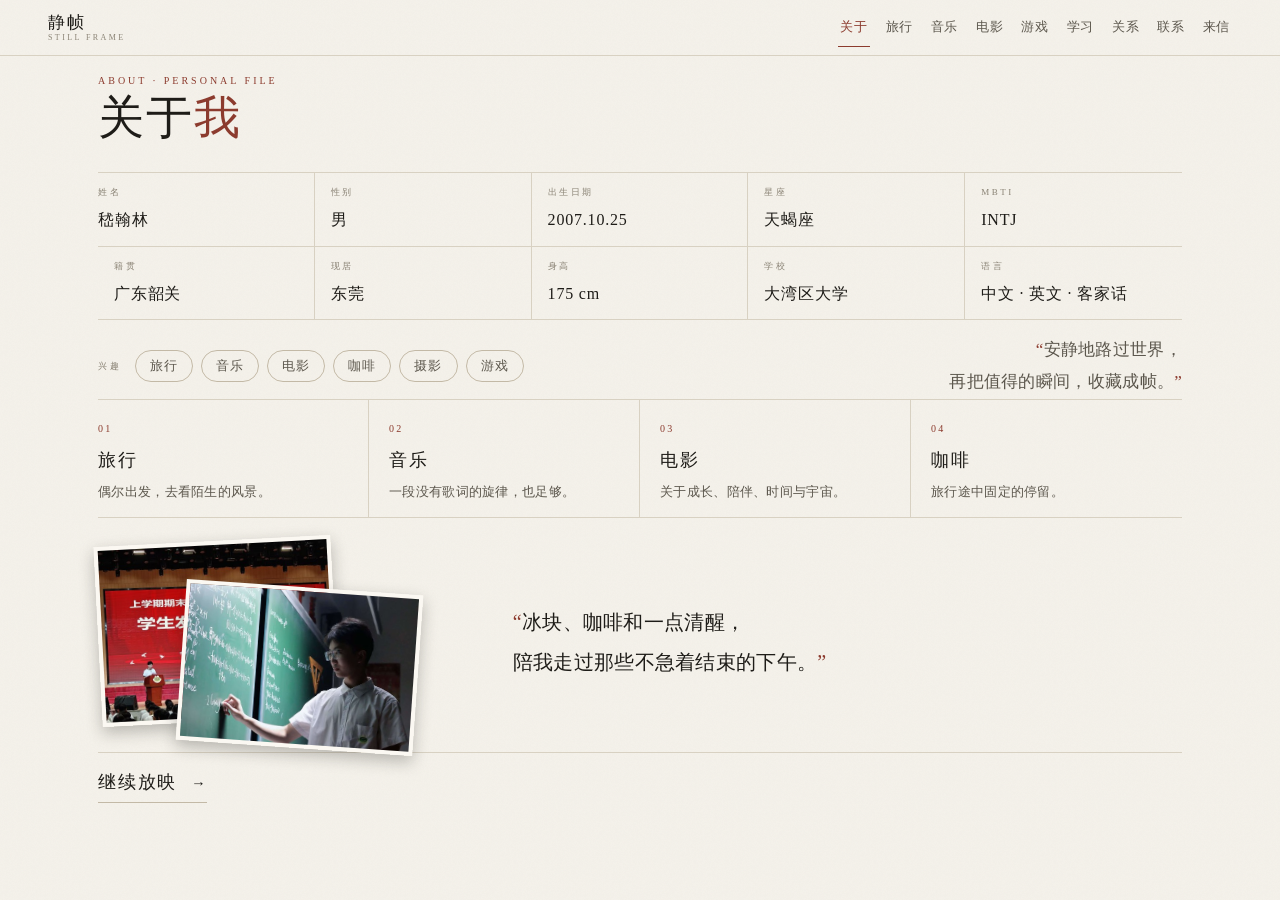
==== about1.html @ 7af63ce1 "first commit" ====
<!DOCTYPE html>
<html lang="zh-CN">
<head>
  <meta charset="UTF-8">
  <meta name="viewport" content="width=device-width, initial-scale=1.0">
  <meta name="description" content="关于嵇翰林 — 个人档案">
  <meta name="theme-color" content="#f4f1ea">
  <title>关于我 · 静帧 — 嵇翰林</title>
  <link rel="stylesheet" href="style1.css">
</head>
<body>
  <a class="skip-link" href="#main">跳到主要内容</a>

  <header class="site-head">
    <a class="brand" href="journal1.html">静帧<small>STILL FRAME</small></a>
    <button class="menu-btn" id="menuBtn" aria-expanded="false" aria-controls="siteNav" aria-label="打开菜单">MENU</button>
    <nav class="site-nav" id="siteNav" aria-label="主导航">
      <a href="about1.html" data-page="about1.html">关于</a>
      <a href="journeys1.html" data-page="journeys1.html">旅行</a>
      <a href="music1.html" data-page="music1.html">音乐</a>
      <a href="films1.html" data-page="films1.html">电影</a>
      <a href="games1.html" data-page="games1.html">游戏</a>
      <a href="learning1.html" data-page="learning1.html">学习</a>
      <a href="relationships1.html" data-page="relationships1.html">关系</a>
      <a href="contact1.html" data-page="contact1.html">联系</a>
      <a href="letters1.html" data-page="letters1.html">来信</a>
    </nav>
  </header>

  <main id="main" class="page shell">
    <section class="page-intro">
      <p class="kicker kicker--russet">About · Personal File</p>
      <h1 class="page-title">关于<span class="em">我</span></h1>
    </section>

    <section class="identity" aria-label="个人档案">
      <div class="identity__item">
        <span class="identity__label">姓名</span>
        <span class="identity__value">嵇翰林</span>
      </div>
      <div class="identity__item">
        <span class="identity__label">性别</span>
        <span class="identity__value">男</span>
      </div>
      <div class="identity__item">
        <span class="identity__label">出生日期</span>
        <span class="identity__value">2007.10.25</span>
      </div>
      <div class="identity__item">
        <span class="identity__label">星座</span>
        <span class="identity__value">天蝎座</span>
      </div>
      <div class="identity__item">
        <span class="identity__label">MBTI</span>
        <span class="identity__value">INTJ</span>
      </div>
      <div class="identity__item">
        <span class="identity__label">籍贯</span>
        <span class="identity__value">广东韶关</span>
      </div>
      <div class="identity__item">
        <span class="identity__label">现居</span>
        <span class="identity__value">东莞</span>
      </div>
      <div class="identity__item">
        <span class="identity__label">身高</span>
        <span class="identity__value">175 cm</span>
      </div>
      <div class="identity__item">
        <span class="identity__label">学校</span>
        <span class="identity__value">大湾区大学</span>
      </div>
      <div class="identity__item">
        <span class="identity__label">语言</span>
        <span class="identity__value">中文 · 英文 · 客家话</span>
      </div>
    </section>

    <section class="about-extras">
      <div class="about-tags" aria-label="兴趣">
        <span class="about-tags__label">兴趣</span>
        <span class="about-tag">旅行</span>
        <span class="about-tag">音乐</span>
        <span class="about-tag">电影</span>
        <span class="about-tag">咖啡</span>
        <span class="about-tag">摄影</span>
        <span class="about-tag">游戏</span>
      </div>
      <blockquote class="about-motto">
        <span class="q">“</span>安静地路过世界，<br>
        再把值得的瞬间，收藏成帧。<span class="q">”</span>
      </blockquote>
    </section>

    <section class="themes" aria-label="四个主题">
      <div class="theme-block">
        <span class="no">01</span>
        <h3>旅行</h3>
        <p>偶尔出发，去看陌生的风景。</p>
      </div>
      <div class="theme-block">
        <span class="no">02</span>
        <h3>音乐</h3>
        <p>一段没有歌词的旋律，也足够。</p>
      </div>
      <div class="theme-block">
        <span class="no">03</span>
        <h3>电影</h3>
        <p>关于成长、陪伴、时间与宇宙。</p>
      </div>
      <div class="theme-block">
        <span class="no">04</span>
        <h3>咖啡</h3>
        <p>旅行途中固定的停留。</p>
      </div>
    </section>

    <section class="coffee-note">
      <div class="photo-stack" aria-label="我的照片">
        <img class="photo-stack__a" src="assets/me-1.jpg" alt="嵇翰林的照片">
        <img class="photo-stack__b" src="assets/me-2.jpg" alt="嵇翰林的照片">
      </div>
      <blockquote>
        <span class="q">“</span>冰块、咖啡和一点清醒，<br>
        陪我走过那些不急着结束的下午。<span class="q">”</span>
      </blockquote>
    </section>

    <div class="next-film-wrap">
      <a class="next-film" href="journeys1.html">
        继续放映 <span class="arrow" aria-hidden="true">→</span>
      </a>
    </div>
  </main>

  <script src="app1.js"></script>
</body>
</html>
---- style1.css ----
/* ============================================================
   静帧 · Still Frame
   主题：纸上放映室 · The Paper Screening Room
   纯 HTML / CSS / JavaScript — 无框架
   一屏呈现：每页占满一个视口，不产生纵向滚动
   ============================================================ */

/* ---------- 设计令牌 ---------- */
:root {
  --paper: #f4f1ea;
  --paper-2: #ece7dc;
  --paper-3: #e4ded2;
  --ink: #1e1c18;
  --ink-soft: #5c574d;
  --ink-faint: #8a8375;
  --slate: #6e7b84;
  --coffee: #7a5c43;
  --coffee-deep: #5e4430;
  --russet: #8c3b2e;
  --russet-deep: #6e2c22;
  --line: #d8d1c2;
  --line-strong: #c3b9a6;

  --font-serif: "Songti SC", "STSong", "SimSun", "Noto Serif SC", "Source Han Serif SC", serif;
  --font-sans: "PingFang SC", "Hiragino Sans GB", "Microsoft YaHei", "Source Han Sans SC", "Segoe UI", sans-serif;
  --font-latin: "Georgia", "Times New Roman", "Iowan Old Style", serif;

  --shell-max: 1180px;
  --gutter: clamp(18px, 4vw, 48px);
  --head-h: 56px;
  --foot-h: 58px;
  --ease: cubic-bezier(.2, .7, .3, 1);
}

*, *::before, *::after { box-sizing: border-box; }
html { -webkit-text-size-adjust: 100%; }

body {
  margin: 0;
  height: 100dvh;
  display: flex;
  flex-direction: column;
  overflow: hidden;
  background: var(--paper);
  color: var(--ink);
  font-family: var(--font-sans);
  font-size: 15px;
  line-height: 1.7;
  letter-spacing: 0.02em;
  -webkit-font-smoothing: antialiased;
}

/* ============================================================
   页面转场：推拉镜头（进入推近 / 离开拉远）
   ============================================================ */
/* 进入：镜头缓缓推近，画面由远及近落定 */
.page, .cover {
  animation: lens-in .9s cubic-bezier(.16, 1, .3, 1) both;
}
@keyframes lens-in {
  from {
    opacity: 0;
    transform: scale(1.06);
  }
  to {
    opacity: 1;
    transform: scale(1);
  }
}

/* 离开：镜头拉远，画面缩小淡出 */
body.is-leaving .page,
body.is-leaving .cover {
  animation: lens-out .45s cubic-bezier(.55, 0, 1, .45) both;
}
@keyframes lens-out {
  from {
    opacity: 1;
    transform: scale(1);
  }
  to {
    opacity: 0;
    transform: scale(.955);
  }
}
body::before {
  content: "";
  position: fixed; inset: 0; z-index: 0; pointer-events: none; opacity: 0.5;
  background-image: url("data:image/svg+xml,%3Csvg xmlns='http://www.w3.org/2000/svg' width='180' height='180'%3E%3Cfilter id='n'%3E%3CfeTurbulence type='fractalNoise' baseFrequency='0.85' numOctaves='2' stitchTiles='stitch'/%3E%3C/filter%3E%3Crect width='100%25' height='100%25' filter='url(%23n)' opacity='0.05'/%3E%3C/svg%3E");
}
img { max-width: 100%; display: block; }
a { color: inherit; }
button { font-family: inherit; font-size: inherit; color: inherit; background: none; border: none; cursor: pointer; padding: 0; }
:focus-visible { outline: 2px solid var(--russet); outline-offset: 3px; border-radius: 2px; }
::selection { background: var(--russet); color: var(--paper); }

.sr-only {
  position: absolute; width: 1px; height: 1px; padding: 0; margin: -1px;
  overflow: hidden; clip: rect(0,0,0,0); white-space: nowrap; border: 0;
}
.skip-link {
  position: absolute; left: 12px; top: -60px; z-index: 200;
  background: var(--ink); color: var(--paper);
  padding: 10px 18px; font-size: 12px; letter-spacing: .12em;
  transition: top .2s var(--ease);
}
.skip-link:focus { top: 12px; }

.shell {
  position: relative; z-index: 1;
  width: 100%; max-width: var(--shell-max);
  margin-inline: auto; padding-inline: var(--gutter);
}
.kicker {
  font-family: var(--font-latin); font-size: 10px;
  letter-spacing: .3em; text-transform: uppercase; color: var(--ink-faint); margin: 0;
}
.kicker--russet { color: var(--russet); }
.page-title {
  font-family: var(--font-serif); font-weight: 500;
  letter-spacing: .04em; line-height: 1.24; margin: 0;
  font-size: clamp(24px, 4.2vw, 46px);
}
.page-title .em { color: var(--russet); }

/* ---------- 顶部导航（紧凑单行） ---------- */
.site-head {
  position: relative; z-index: 50;
  flex: 0 0 auto; height: var(--head-h);
  display: flex; align-items: center; justify-content: space-between;
  gap: 20px; padding: 0 var(--gutter);
  border-bottom: 1px solid var(--line);
}
.brand {
  text-decoration: none; font-family: var(--font-serif);
  font-size: 17px; letter-spacing: .12em; white-space: nowrap; line-height: 1.2;
}
.brand small {
  display: block; font-family: var(--font-latin);
  font-size: 8px; letter-spacing: .3em; text-transform: uppercase; color: var(--ink-faint);
}
.site-nav { display: flex; align-items: center; gap: 2px 14px; }
.site-nav a {
  text-decoration: none; font-size: 13px; letter-spacing: .05em; color: var(--ink-soft);
  padding: 6px 2px; position: relative; min-height: 44px;
  display: inline-flex; align-items: center;
}
.site-nav a::after {
  content: ""; position: absolute; left: 0; right: 100%; bottom: 3px;
  height: 1px; background: var(--russet); transition: right .3s var(--ease);
}
.site-nav a:hover { color: var(--ink); }
.site-nav a:hover::after { right: 0; }
.site-nav a[aria-current="page"] { color: var(--russet); }
.site-nav a[aria-current="page"]::after { right: 0; }
.menu-btn {
  display: none; min-height: 44px; min-width: 44px;
  align-items: center; justify-content: center;
  font-family: var(--font-latin); font-size: 11px; letter-spacing: .26em;
  color: var(--ink); border: 1px solid var(--line-strong); padding: 0 14px;
}
.menu-btn:hover { border-color: var(--russet); color: var(--russet); }

/* ---------- 页面主体：占满剩余视口 ---------- */
.page {
  position: relative; z-index: 1;
  flex: 1; min-height: 0;
  display: flex; flex-direction: column;
  overflow: hidden;
}
.page.shell { padding-inline: var(--gutter); }
.page-intro { flex: 0 0 auto; padding: 16px 0 12px; }

/* ---------- 页脚：继续放映 ---------- */
.next-film-wrap {
  flex: 0 0 auto; height: var(--foot-h);
  border-top: 1px solid var(--line);
  display: flex; align-items: center; justify-content: flex-start;
}
.page:not(.shell) .next-film-wrap { padding-inline: var(--gutter); }
.next-film {
  display: inline-flex; align-items: baseline; gap: 14px;
  text-decoration: none; font-family: var(--font-serif);
  font-size: 18px; letter-spacing: .1em;
  padding: 8px 0 4px; min-height: 44px;
  border-bottom: 1px solid var(--line-strong);
  transition: color .3s var(--ease), border-color .3s var(--ease);
}
.next-film .arrow { font-family: var(--font-latin); font-size: .8em; transition: transform .3s var(--ease); }
.next-film:hover { color: var(--russet); border-color: var(--russet); }
.next-film:hover .arrow { transform: translateX(8px); }

/* ============================================================
   首页 · 封面（单屏）
   ============================================================ */
.cover {
  position: relative; flex: 1; min-height: 0;
  overflow: hidden; display: flex; flex-direction: column;
}
.cover__inner {
  position: relative; z-index: 2; flex: 1;
  max-width: var(--shell-max); margin-inline: auto; width: 100%;
  padding: clamp(28px, 6vh, 60px) var(--gutter) clamp(110px, 16vh, 170px);
  display: flex; flex-direction: column; justify-content: center;
  pointer-events: none;
}
.cover__inner > * { pointer-events: auto; }
.cover__brand {
  font-family: var(--font-serif); font-weight: 500;
  line-height: 1; letter-spacing: .12em;
  margin: 0 0 clamp(6px, 1.5vh, 14px);
  font-size: clamp(64px, 15vw, 176px);
  white-space: nowrap;
}
.cover__brand-en {
  font-family: var(--font-latin);
  font-size: clamp(15px, 2.6vw, 24px);
  letter-spacing: .52em;
  text-transform: uppercase;
  color: var(--russet);
  margin: 0 0 clamp(20px, 4vh, 36px);
}
.cover__sub {
  font-family: var(--font-latin); font-size: clamp(13px, 1.8vw, 17px);
  letter-spacing: .06em;
  line-height: 1.9; color: var(--ink-soft); max-width: 46ch;
  margin: 0 0 clamp(10px, 2vh, 18px);
}
.cover__sub-cn {
  font-family: var(--font-serif); font-size: clamp(13px, 1.8vw, 17px);
  line-height: 1.9; color: var(--ink-soft);
  margin: 0 0 clamp(14px, 2.5vh, 22px);
}
.cover__name {
  font-family: var(--font-latin); font-size: clamp(12px, 1.5vw, 15px);
  letter-spacing: .34em; margin: 0 0 clamp(20px, 5vh, 44px);
}
.cover__entry { margin-top: auto; }
.opening-credits {
  display: block; font-family: var(--font-latin); font-size: 10px;
  letter-spacing: .4em; text-transform: uppercase; color: var(--ink-faint); margin-bottom: 12px;
}
.enter-btn {
  display: inline-flex; align-items: center; gap: 14px;
  text-decoration: none; font-family: var(--font-serif);
  font-size: clamp(20px, 2.6vw, 26px); letter-spacing: .24em;
  padding: 12px 0 8px; min-height: 52px; border-bottom: 1px solid var(--ink);
  transition: color .3s var(--ease), border-color .3s var(--ease);
}
.enter-btn .arrow { font-family: var(--font-latin); font-size: .7em; transition: transform .3s var(--ease); }
.enter-btn:hover { color: var(--russet); border-color: var(--russet); }
.enter-btn:hover .arrow { transform: translateX(8px); }

.vinyl-scene { position: absolute; inset: 0; z-index: 1; pointer-events: none; }
.vinyl {
  position: absolute; top: 50%; right: 0;
  transform: translate(32%, -50%);
  width: clamp(300px, 58vw, 640px);
  aspect-ratio: 1; border-radius: 50%;
}
.vinyl__disc {
  position: absolute; inset: 0; border-radius: 50%;
  will-change: transform; animation: spin 26s linear infinite;
  background:
    radial-gradient(circle at 50% 50%, rgba(244,241,234,0) 0 27%, var(--line-strong) 27.4%, rgba(244,241,234,0) 27.9%),
    radial-gradient(circle at 50% 50%, rgba(244,241,234,0) 0 74%, rgba(255,255,255,.04) 74.5%, rgba(255,255,255,0) 75%),
    repeating-radial-gradient(circle at 50% 50%, #141311 0 2px, #201f1b 2px 4px, #171613 4px 6px),
    linear-gradient(130deg, #201f1b, #11100e 55%, #26241f);
  box-shadow: 0 0 0 1px rgba(0,0,0,.5), inset 0 0 60px rgba(0,0,0,.6), 0 40px 90px rgba(30,28,24,.35);
}
.vinyl__disc::before {
  content: ""; position: absolute; inset: 0; border-radius: 50%;
  background: conic-gradient(from 200deg, rgba(255,255,255,0) 0 18%, rgba(255,255,255,.07) 26%, rgba(255,255,255,0) 40% 100%);
}
.vinyl__label {
  position: absolute; inset: 29%; border-radius: 50%; overflow: hidden;
  background: var(--paper-2); box-shadow: 0 0 0 1px var(--line), inset 0 0 0 6px var(--paper-3);
}
.vinyl__label img { width: 100%; height: 100%; object-fit: cover; }
.vinyl__hole {
  position: absolute; left: 50%; top: 50%; width: 7%; aspect-ratio: 1;
  transform: translate(-50%, -50%); border-radius: 50%;
  background: var(--paper); box-shadow: inset 0 0 0 2px var(--line-strong);
}
.tonearm { position: absolute; right: 4%; bottom: 12%; width: 260px; height: 260px; }
.tonearm__pivot {
  position: absolute; right: 0; bottom: 0; width: 40px; height: 40px; border-radius: 50%;
  background: radial-gradient(circle at 35% 30%, #4a4742, #24221e 70%);
  box-shadow: 0 6px 14px rgba(0,0,0,.4);
}
.tonearm__arm {
  position: absolute; right: 12px; bottom: 12px; width: 8px; height: 190px; border-radius: 4px;
  background: linear-gradient(90deg, #6f6a60, #c9c3b6 50%, #6f6a60);
  transform-origin: 50% 100%; transform: rotate(38deg);
  box-shadow: 0 2px 6px rgba(0,0,0,.35);
}
.tonearm__head {
  position: absolute; right: 12px; bottom: 12px; width: 8px; height: 190px;
  transform-origin: 50% 100%; transform: rotate(38deg);
}
.tonearm__head::after {
  content: ""; position: absolute; left: 50%; top: -12px; transform: translateX(-50%);
  width: 42px; height: 28px; border-radius: 8px 8px 12px 12px;
  background: linear-gradient(180deg, #33302b, #1b1a17); box-shadow: 0 4px 10px rgba(0,0,0,.4);
}
.tonearm__needle {
  position: absolute; left: 50%; top: -18px; transform: translateX(-50%) rotate(-14deg);
  width: 3px; height: 18px; background: #d8d2c4; border-radius: 2px;
}
.coffee { position: absolute; left: var(--gutter); bottom: 26px; width: 72px; height: 96px; z-index: 2; }
.coffee__steam {
  position: absolute; left: 50%; width: 2px; height: 22px; border-radius: 2px;
  background: linear-gradient(180deg, rgba(138,131,117,0), rgba(138,131,117,.5));
  transform-origin: 50% 100%;
}
.coffee__steam:nth-child(1) { margin-left: -10px; animation: steam 3.4s ease-in-out infinite; }
.coffee__steam:nth-child(2) { margin-left: -2px; animation: steam 4.1s ease-in-out .8s infinite; }
.coffee__steam:nth-child(3) { margin-left: 6px; animation: steam 3.7s ease-in-out 1.6s infinite; }
.coffee__cup {
  position: absolute; left: 50%; bottom: 0; transform: translateX(-50%);
  width: 60px; height: 52px; border-radius: 6px 6px 14px 14px;
  background: linear-gradient(180deg, #e8e3d8, #d8d2c4);
  box-shadow: inset 0 -10px 14px rgba(0,0,0,.08), 0 10px 22px rgba(30,28,24,.18);
}
.coffee__cup::before {
  content: ""; position: absolute; left: 6px; right: 6px; top: 6px; bottom: 18px;
  border-radius: 4px 4px 8px 8px; background: linear-gradient(180deg, #6e4a30, #4a3020);
}
.coffee__cup::after {
  content: ""; position: absolute; left: 8px; top: 8px; right: 8px; height: 5px;
  border-radius: 50%; background: rgba(255,255,255,.35);
}
.coffee__handle {
  position: absolute; left: 50%; bottom: 10px; margin-left: -42px;
  width: 24px; height: 28px; border: 6px solid #d8d2c4; border-left: none;
  border-radius: 0 16px 16px 0;
}
.coffee__saucer {
  position: absolute; left: 50%; bottom: -5px; transform: translateX(-50%);
  width: 78px; height: 12px; border-radius: 50%;
  background: linear-gradient(180deg, #ece7dc, #d4cdbd); box-shadow: 0 6px 12px rgba(30,28,24,.18);
}
@keyframes spin { to { transform: rotate(360deg); } }
@keyframes steam {
  0% { opacity: 0; transform: translateY(0) scaleX(1) rotate(0deg); }
  30% { opacity: .6; }
  70% { opacity: .3; }
  100% { opacity: 0; transform: translateY(-20px) scaleX(1.3) rotate(6deg); }
}

/* ============================================================
   journal · 纸上电影档案墙（单屏 3×3 网格）
   ============================================================ */
.journal-head {
  flex: 0 0 auto; height: var(--head-h);
  display: flex; align-items: center; justify-content: space-between;
  gap: 20px; padding: 0 var(--gutter); border-bottom: 1px solid var(--line);
}
.journal-edition {
  font-family: var(--font-latin); font-size: 10px;
  letter-spacing: .32em; text-transform: uppercase; color: var(--ink-faint);
}
.back-cover {
  text-decoration: none; font-size: 13px; letter-spacing: .08em; color: var(--ink-soft);
  display: inline-flex; align-items: center; gap: 8px; min-height: 44px; padding: 8px 2px;
}
.back-cover:hover { color: var(--russet); }

.archive {
  flex: 1; min-height: 0;
  display: grid; grid-template-columns: minmax(220px, 320px) 1fr;
  gap: clamp(24px, 4.5vw, 64px); align-items: stretch;
  padding: 20px var(--gutter) 0; overflow: hidden;
}
.archive__intro {
  display: flex; flex-direction: column;
  min-height: 0; border-right: 1px solid var(--line);
  padding-right: clamp(20px, 3vw, 44px);
}
.archive__title {
  font-family: var(--font-serif); font-weight: 500; letter-spacing: .06em;
  font-size: clamp(40px, 6.5vw, 82px); line-height: 1.06; margin: 12px 0 18px;
}
.archive__title .t2 { color: var(--russet); }
.archive__note { font-family: var(--font-serif); font-size: 13.5px; line-height: 1.95; color: var(--ink-soft); margin: 0 0 18px; }
.archive__still {
  margin: auto 0 16px; position: relative;
}
.archive__still img {
  width: 100%; aspect-ratio: 4/3; object-fit: cover;
  border: 1px solid var(--line); filter: saturate(.82) contrast(.96);
  box-shadow: 8px 8px 0 var(--paper-3);
}
.archive__meta {
  font-family: var(--font-latin); font-size: 9px;
  letter-spacing: .3em; text-transform: uppercase; color: var(--ink-faint);
}

.archive__wall {
  list-style: none; margin: 0; padding: 0;
  display: flex; flex-direction: column; justify-content: center;
  gap: 0; min-height: 0;
}
.archive__item {
  position: relative;
  display: grid; grid-template-columns: 54px 1fr auto;
  align-items: center; gap: 16px;
  padding: 14px 10px;
  border-bottom: 1px solid var(--line);
  text-decoration: none;
  transition: transform .35s var(--ease), background .35s var(--ease), border-color .35s var(--ease);
}
.archive__item:first-child { border-top: 1px solid var(--line); }
/* 错落有秩序：偶数项轻微右移 */
.archive__item:nth-child(even) { margin-left: 18px; }
.archive__item:hover {
  transform: translateX(6px);
  background: var(--paper-2);
  border-color: var(--russet);
}
.archive__item::before {
  content: ""; position: absolute; left: 0; top: 0; bottom: 0; width: 2px;
  background: var(--russet); opacity: 0; transition: opacity .35s var(--ease);
}
.archive__item:hover::before { opacity: 1; }
.archive__num {
  font-family: var(--font-latin); font-size: 13px; letter-spacing: .14em;
  color: var(--ink-faint); transition: color .3s var(--ease);
}
.archive__item:hover .archive__num { color: var(--russet); }
.archive__text .t {
  font-family: var(--font-serif); font-size: clamp(19px, 2.4vw, 24px);
  letter-spacing: .08em; margin: 0 0 2px;
}
.archive__text .d { font-size: 12.5px; color: var(--ink-soft); margin: 0; line-height: 1.5; }
.archive__arrow {
  font-family: var(--font-latin); font-size: 18px;
  color: var(--ink-faint); transition: transform .3s var(--ease), color .3s var(--ease);
}
.archive__item:hover .archive__arrow { color: var(--russet); transform: translateX(6px); }

/* ============================================================
   about · 生活方式档案（单屏）
   ============================================================ */
.profile {
  flex: 0 0 auto; display: grid; grid-template-columns: 1.05fr .95fr;
  gap: clamp(16px, 3.5vw, 48px); align-items: center; padding: 10px 0 12px;
}
.profile__lead { font-family: var(--font-serif); font-size: clamp(16px, 2.4vw, 22px); line-height: 1.9; margin: 8px 0 0; }
.profile__still img { width: 100%; aspect-ratio: 16/10; object-fit: cover; border: 1px solid var(--line); filter: saturate(.8); }
.profile__still .cap { font-family: var(--font-latin); font-size: 9px; letter-spacing: .26em; text-transform: uppercase; color: var(--ink-faint); margin-top: 6px; }

.themes {
  flex: 0 0 auto; display: grid; grid-template-columns: repeat(4, 1fr);
  border-top: 1px solid var(--line); border-bottom: 1px solid var(--line);
}
.theme-block { padding: 14px 20px 14px 0; border-right: 1px solid var(--line); }
.theme-block:last-child { border-right: none; }
.theme-block + .theme-block { padding-left: 20px; }
.theme-block .no { font-family: var(--font-latin); font-size: 10px; letter-spacing: .22em; color: var(--russet); }
.theme-block h3 { font-family: var(--font-serif); font-weight: 500; letter-spacing: .1em; font-size: 18px; margin: 6px 0 6px; }
.theme-block p { font-size: 12.5px; color: var(--ink-soft); margin: 0; }

.coffee-note {
  flex: 0 0 auto; display: grid; grid-template-columns: .72fr 1.28fr;
  gap: clamp(16px, 3vw, 40px); align-items: center; padding: 14px 0 0;
}
.coffee-note blockquote { margin: 0; font-family: var(--font-serif); font-size: clamp(15px, 2.1vw, 20px); line-height: 2; }
.coffee-note blockquote .q { color: var(--russet); }

/* 我的照片：等比缩小 + 重叠 + 轻微旋转，点击可切换叠放顺序 */
.photo-stack {
  position: relative;
  width: min(320px, 100%);
  aspect-ratio: 16 / 11;
  cursor: pointer;
}
.photo-stack:focus-visible { outline: 2px solid var(--russet); outline-offset: 6px; }
.photo-stack img {
  position: absolute;
  width: 74%;
  height: auto;
  border: 4px solid #fbf8f1;
  box-shadow: 0 6px 16px rgba(30,28,24,.28);
  object-fit: cover;
  filter: saturate(.9);
  transition: transform .4s var(--ease), z-index 0s;
}
.photo-stack__a {
  left: 0;
  top: 4%;
  transform: rotate(-3deg);
  z-index: 1;
}
.photo-stack__b {
  right: 0;
  bottom: 2%;
  transform: rotate(4deg);
  z-index: 2;
}
.photo-stack:hover .photo-stack__a { transform: rotate(-5deg) translateY(-3px); }
.photo-stack:hover .photo-stack__b { transform: rotate(6deg) translateY(-3px); }
/* 切换：下层照片 b 移到上层，同时两者错开位置 */
.photo-stack.is-swapped .photo-stack__a {
  z-index: 2;
  transform: rotate(3deg) translate(18%, 14%);
}
.photo-stack.is-swapped .photo-stack__b {
  z-index: 1;
  transform: rotate(-4deg) translate(-12%, -10%);
}
.photo-stack.is-swapped:hover .photo-stack__a { transform: rotate(4deg) translate(18%, 10%); }
.photo-stack.is-swapped:hover .photo-stack__b { transform: rotate(-6deg) translate(-12%, -14%); }

.identity {
  flex: 0 0 auto;
  display: grid;
  grid-template-columns: repeat(5, 1fr);
  grid-template-rows: repeat(2, auto);
  border-top: 1px solid var(--line);
  border-bottom: 1px solid var(--line);
  margin-top: 14px;
}
.identity__item {
  padding: 12px 16px 12px 0;
  border-right: 1px solid var(--line);
}
.identity__item:nth-child(5n) { border-right: none; }
.identity__item + .identity__item { padding-left: 16px; }
.identity__item:nth-child(n+6) { border-top: 1px solid var(--line); }
.identity__label {
  display: block;
  font-family: var(--font-latin);
  font-size: 9px;
  letter-spacing: .28em;
  text-transform: uppercase;
  color: var(--ink-faint);
  margin-bottom: 6px;
}
.identity__value {
  font-family: var(--font-serif);
  font-size: 16px;
  letter-spacing: .05em;
  color: var(--ink);
  white-space: nowrap;
}

.about-extras {
  flex: 0 0 auto;
  display: flex;
  align-items: center;
  gap: clamp(20px, 4vw, 56px);
  padding: 14px 0 0;
}
.about-tags {
  display: flex;
  align-items: center;
  flex-wrap: wrap;
  gap: 8px;
}
.about-tags__label {
  font-family: var(--font-latin);
  font-size: 9px;
  letter-spacing: .28em;
  text-transform: uppercase;
  color: var(--ink-faint);
  margin-right: 6px;
}
.about-tag {
  font-family: var(--font-serif);
  font-size: 13px;
  letter-spacing: .08em;
  padding: 4px 14px;
  border: 1px solid var(--line-strong);
  border-radius: 999px;
  color: var(--ink-soft);
}
.about-motto {
  margin: 0 0 0 auto;
  font-family: var(--font-serif);
  font-size: clamp(14px, 1.9vw, 17px);
  line-height: 1.9;
  color: var(--ink-soft);
  text-align: right;
}
.about-motto .q { color: var(--russet); }

/* ============================================================
   关系 · 软木板照片墙（错落，一屏完整呈现）
   ============================================================ */
.rel-board {
  flex: 1;
  min-height: 0;
  overflow: hidden;
  display: flex;
  flex-wrap: wrap;
  align-items: center;
  justify-content: center;
  align-content: center;
  column-gap: clamp(18px, 2.4vw, 30px);
  row-gap: clamp(16px, 2vw, 26px);
  /* 软木板质感 */
  background:
    radial-gradient(circle at 20% 30%, rgba(90,60,35,.16) 0 1.5px, transparent 2px),
    radial-gradient(circle at 80% 70%, rgba(90,60,35,.14) 0 1.5px, transparent 2px),
    radial-gradient(circle at 50% 15%, rgba(90,60,35,.12) 0 1px, transparent 1.6px),
    linear-gradient(140deg, #c9a77a, #bd9870 55%, #d2b183);
  background-size: 90px 90px, 70px 70px, 55px 55px, 100% 100%;
  border: 1px solid rgba(120,85,50,.35);
  box-shadow: inset 0 0 40px rgba(70,45,20,.25), inset 0 0 4px rgba(70,45,20,.2);
  padding: clamp(16px, 2.5vw, 30px);
}

.rel-pin {
  position: relative;
  flex: 0 0 auto;
  background: #fdfaf3;
  padding: 7px 7px 11px;
  box-shadow:
    0 1px 2px rgba(40,25,10,.2),
    0 8px 22px rgba(40,25,10,.32);
  transition: transform .4s var(--ease), box-shadow .4s var(--ease);
  cursor: zoom-in;
}
/* 照片等比缩小：按各自宽高比设定宽度，错落 + 轻微旋转 + 垂直波浪 */
.rel-pin:nth-child(1) { width: clamp(96px, 11vw, 130px); transform: rotate(-2.6deg); }
.rel-pin:nth-child(2) { width: clamp(130px, 16vw, 190px); transform: rotate(1.8deg) translateY(10px); }
.rel-pin:nth-child(3) { width: clamp(150px, 18vw, 215px); transform: rotate(-1.2deg) translateY(2px); }
.rel-pin:nth-child(4) { width: clamp(128px, 15.5vw, 185px); transform: rotate(2.4deg) translateY(12px); }
.rel-pin:nth-child(5) { width: clamp(120px, 14.5vw, 172px); transform: rotate(-1.8deg) translateY(-4px); }
.rel-pin:hover {
  transform: rotate(0deg) translateY(-6px);
  box-shadow:
    0 2px 4px rgba(40,25,10,.22),
    0 16px 34px rgba(40,25,10,.4);
  z-index: 4;
}
/* 图钉：更精致的金属图钉 */
.rel-pin::before {
  content: "";
  position: absolute;
  top: -8px; left: 50%;
  transform: translateX(-50%);
  width: 14px; height: 14px;
  border-radius: 50%;
  background: radial-gradient(circle at 32% 28%, #ffd98a, #dfa83f 45%, #a87922 70%, #7a5a1c);
  box-shadow: 0 2px 4px rgba(40,25,10,.5), inset 0 -1px 1px rgba(0,0,0,.3);
  z-index: 3;
}
.rel-pin::after {
  content: "";
  position: absolute;
  top: -2px; left: 50%;
  transform: translateX(-50%);
  width: 4px; height: 4px;
  border-radius: 50%;
  background: rgba(255,255,255,.55);
  z-index: 4;
  pointer-events: none;
}
.rel-pin img {
  width: 100%;
  height: auto;
  display: block;
  filter: sepia(.04) saturate(.95) contrast(1.01);
}
.rel-pin figcaption {
  padding-top: 8px;
  text-align: center;
}
.rel-pin__name {
  font-family: var(--font-serif);
  font-size: 13px;
  letter-spacing: .08em;
  color: var(--ink);
  display: inline-block;
  border-bottom: 1px solid var(--line-strong);
  padding-bottom: 1px;
}
.rel-note {
  flex: 0 0 auto;
  margin: 10px 0 0;
  font-size: 11px;
  color: var(--ink-faint);
  line-height: 1.6;
}

/* 照片点击放大查看（lightbox） */
.rel-lightbox {
  position: fixed;
  inset: 0;
  z-index: 2000;
  background: rgba(30, 26, 20, .6);
  backdrop-filter: blur(6px);
  -webkit-backdrop-filter: blur(6px);
  display: flex;
  align-items: center;
  justify-content: center;
  padding: 5vh 5vw;
  opacity: 0;
  pointer-events: none;
  transition: opacity .3s var(--ease);
}
.rel-lightbox.is-open {
  opacity: 1;
  pointer-events: auto;
}
.rel-lightbox__stage {
  position: relative;
  transform: scale(.92);
  transition: transform .3s var(--ease);
}
.rel-lightbox.is-open .rel-lightbox__stage { transform: scale(1); }
/* 放大视图复用照片墙的相框样式 */
.rel-lightbox .rel-pin {
  width: min(78vw, 620px);
  max-width: none;
  transform: none;
  padding: 12px 12px 18px;
  background: #fdfaf3;
  box-shadow: 0 30px 70px rgba(0,0,0,.55), 0 4px 12px rgba(0,0,0,.3);
  cursor: default;
}
.rel-lightbox .rel-pin:hover { transform: none; }
.rel-lightbox .rel-pin::before {
  width: 18px; height: 18px;
  top: -9px;
}
.rel-lightbox .rel-pin::after {
  width: 5px; height: 5px;
  top: -2px;
}
.rel-lightbox .rel-pin img {
  width: 100%;
  height: auto;
  max-height: 74vh;
  object-fit: contain;
}
.rel-lightbox .rel-pin__name { font-size: 17px; }
.rel-lightbox__close {
  position: absolute;
  top: -44px;
  right: 0;
  width: 40px;
  height: 40px;
  border-radius: 50%;
  border: 1px solid rgba(255,255,255,.4);
  background: rgba(0,0,0,.35);
  color: #fff;
  font-size: 22px;
  line-height: 1;
  display: inline-flex;
  align-items: center;
  justify-content: center;
  cursor: pointer;
  transition: background .3s var(--ease), transform .3s var(--ease);
}
.rel-lightbox__close:hover { background: rgba(0,0,0,.6); transform: rotate(90deg); }
.rel-lightbox__hint {
  position: absolute;
  top: -40px;
  left: 0;
  color: rgba(255,255,255,.6);
  font-family: var(--font-latin);
  font-size: 10px;
  letter-spacing: .2em;
  text-transform: uppercase;
}

/* ============================================================
   journeys · 中国地图（单屏，地图铺满）
   ============================================================ */
.map-stage { flex: 1; min-height: 0; display: flex; align-items: center; justify-content: center; padding: 4px 0; }
.map-stage svg { width: 100%; height: 100%; display: block; }
.map-stage .province { fill: #f7f4ec; stroke: var(--slate); stroke-width: 0.7; }
.map-stage .island { fill: #f7f4ec; stroke: var(--slate); stroke-width: 0.9; }
.map-stage .guangdong { fill: rgba(122,92,67,.16); stroke: var(--coffee); stroke-width: 1.3; }
.map-stage .south-sea { fill: #f7f4ec; stroke: var(--slate); stroke-width: 0.6; }
.map-stage .map-inset-label { font-family: var(--font-serif); font-size: 13px; fill: var(--ink-soft); }
.map-stage .route { fill: none; stroke: var(--slate); stroke-width: 1.6; stroke-dasharray: 2 6; stroke-linecap: round; opacity: .8; }
.map-stage .city { cursor: pointer; }
.map-stage .city circle.dot {
  fill: var(--coffee); stroke: var(--russet); stroke-width: 2;
  transition: r .2s var(--ease), fill .2s var(--ease);
}
.map-stage .city text {
  font-family: var(--font-serif); font-size: 15px; letter-spacing: .05em;
  fill: var(--ink-soft); paint-order: stroke; stroke: var(--paper); stroke-width: 4px;
  transition: fill .2s var(--ease);
}
.map-stage .city:hover circle.dot, .map-stage .city:focus circle.dot { fill: var(--russet); r: 7.5; }
.map-stage .city:hover text, .map-stage .city:focus text { fill: var(--russet); }
.map-stage .city:focus { outline: none; }

.map-legend {
  flex: 0 0 auto; display: flex; flex-wrap: wrap; gap: 18px; align-items: center;
  padding: 8px 0 10px; font-size: 12px; color: var(--ink-soft);
}
.map-legend .swatch { display: inline-flex; align-items: center; gap: 8px; }
.map-legend .dot { width: 10px; height: 10px; border-radius: 50%; background: var(--coffee); box-shadow: inset 0 0 0 2px var(--russet); }
.map-legend .line { width: 30px; height: 0; border-top: 2px dashed var(--slate); }

.journey-copy {
  flex: 0 0 auto; display: grid; grid-template-columns: 1.1fr .9fr;
  gap: clamp(16px, 3vw, 40px); align-items: center; padding: 12px 0;
  border-top: 1px solid var(--line);
}
.journey-copy blockquote { margin: 0; font-family: var(--font-serif); font-size: clamp(14px, 2vw, 18px); line-height: 1.9; color: var(--ink-soft); }
.journey-copy .lines p { font-family: var(--font-serif); margin: 0 0 6px; line-height: 1.7; font-size: 14px; }
.journey-copy .lines p::before { content: "— "; color: var(--russet); }

/* ============================================================
   music · 唱片（单屏，分类排版）
   ============================================================ */
.now-playing {
  flex: 0 0 auto; display: grid; grid-template-columns: 150px 1fr;
  gap: clamp(18px, 3.5vw, 48px); align-items: center; padding: 10px 0;
}
.now-playing__cover {
  position: relative; width: 150px; aspect-ratio: 1; border-radius: 50%;
  overflow: hidden; box-shadow: 0 16px 40px rgba(30,28,24,.26); border: 1px solid var(--line);
}
.now-playing__cover img { width: 100%; height: 100%; object-fit: cover; filter: saturate(.85); }
.now-playing__cover::after {
  content: ""; position: absolute; left: 50%; top: 50%; width: 14%; aspect-ratio: 1;
  transform: translate(-50%,-50%); border-radius: 50%;
  background: var(--paper); box-shadow: inset 0 0 0 2px var(--line-strong);
}
.now-playing__cover.is-spinning img { animation: spin 16s linear infinite; }
.now-playing__info .track { font-family: var(--font-serif); font-size: clamp(22px, 3.4vw, 32px); letter-spacing: .05em; margin: 6px 0 2px; }
.now-playing__info .artist { color: var(--ink-soft); margin: 0 0 12px; }
.play-btn {
  display: inline-flex; align-items: center; gap: 12px; min-height: 44px;
  padding: 6px 22px; border: 1px solid var(--ink); border-radius: 999px;
  font-family: var(--font-latin); font-size: 12px; letter-spacing: .18em; text-transform: uppercase;
  transition: background .3s var(--ease), color .3s var(--ease);
}
.play-btn:hover { background: var(--ink); color: var(--paper); }
.play-btn .ico { font-size: 14px; line-height: 1; }
.waveform { display: flex; align-items: center; gap: 3px; height: 32px; margin: 8px 0 4px; max-width: 320px; }
.waveform i { flex: 1; display: block; width: 3px; background: var(--slate); opacity: .5; border-radius: 2px; height: 20%; transition: height .3s var(--ease); }
.now-playing.is-playing .waveform i { animation: wave 1.4s ease-in-out infinite; background: var(--russet); }
.now-playing.is-playing .waveform i:nth-child(2n) { animation-delay: .12s; }
.now-playing.is-playing .waveform i:nth-child(3n) { animation-delay: .24s; }
@keyframes wave { 0%, 100% { height: 18%; } 50% { height: 92%; } }

.music-scroll {
  flex: 1;
  min-height: 0;
  overflow: hidden;
  padding: 0 4px 0 0;
}

.music-cats {
  height: 100%;
  display: grid; grid-template-columns: repeat(3, 1fr);
  gap: clamp(14px, 2.5vw, 30px); padding: 14px 0 0;
  align-items: stretch;
}
.cat {
  min-height: 0;
  display: flex; flex-direction: column;
  overflow-y: auto;
  -webkit-overflow-scrolling: touch;
  padding-right: 8px;
}
.cat::-webkit-scrollbar { width: 6px; }
.cat::-webkit-scrollbar-thumb { background: var(--line-strong); border-radius: 3px; }
.cat::-webkit-scrollbar-track { background: transparent; }
.cat__label {
  flex: 0 0 auto; margin: 0 0 12px; padding-bottom: 10px;
  border-bottom: 1px solid var(--line);
  font-family: var(--font-latin); font-size: 11px; letter-spacing: .3em;
  text-transform: uppercase; color: var(--ink-faint);
}
.cat__label .cn { display: block; font-family: var(--font-serif); font-size: 20px; letter-spacing: .1em; color: var(--ink); margin-top: 2px; }
.cat ul { list-style: none; margin: 0; padding: 0; }
.cat li {
  display: flex; align-items: center; gap: 14px;
  padding: 12px 0; border-bottom: 1px solid var(--line);
}
.cat li:last-child { border-bottom: none; }
.cat li img {
  width: 58px; height: 58px; border-radius: 8px; object-fit: cover;
  border: 1px solid var(--line); flex: 0 0 auto;
}
.cat li .t { font-family: var(--font-serif); font-size: 17px; letter-spacing: .05em; }
.cat li .a { display: block; font-size: 11.5px; color: var(--ink-faint); margin-top: 2px; }

/* ============================================================
   films · 真实海报（单屏 4 列）
   ============================================================ */
.film-themes { flex: 0 0 auto; display: flex; flex-wrap: wrap; gap: 10px; padding: 8px 0 12px; }
.film-themes .tag {
  font-family: var(--font-serif); font-size: 13px; letter-spacing: .1em;
  padding: 4px 16px; border: 1px solid var(--line-strong); border-radius: 999px; color: var(--ink-soft);
}
.film-themes .tag--accent { border-color: var(--russet); color: var(--russet); }

.film-reel {
  flex: 1; min-height: 0;
  display: flex; flex-direction: column;
  gap: 10px; overflow: hidden;
}
.film-track {
  flex: 1; min-height: 0;
  display: flex; gap: clamp(14px, 2.5vw, 28px);
  overflow-x: auto; overflow-y: hidden;
  scroll-snap-type: x mandatory;
  scroll-behavior: smooth;
  padding: 2px 2px 10px;
  -webkit-overflow-scrolling: touch;
}
.film-track::-webkit-scrollbar { height: 6px; }
.film-track::-webkit-scrollbar-thumb { background: var(--line-strong); border-radius: 3px; }
.film-track::-webkit-scrollbar-track { background: transparent; }
.film-card {
  flex: 0 0 auto;
  width: clamp(180px, 24vw, 260px);
  display: flex; flex-direction: column; min-height: 0;
  scroll-snap-align: start;
}
.film-card__cover {
  flex: 1; min-height: 0; position: relative; overflow: hidden;
  border: 1px solid var(--line); background: var(--paper-2);
  aspect-ratio: 2/3;
}
.film-card__cover img { width: 100%; height: 100%; object-fit: cover; transition: transform .5s var(--ease); }
.film-card:hover .film-card__cover img { transform: scale(1.05); }
.film-card__index {
  position: absolute; top: 8px; left: 10px;
  font-family: var(--font-latin); font-size: 10px; letter-spacing: .2em;
  color: #fff; text-shadow: 0 1px 6px rgba(0,0,0,.6);
}
.film-card__body { flex: 0 0 auto; padding-top: 8px; }
.film-card__body h3 { font-family: var(--font-serif); font-weight: 500; letter-spacing: .05em; font-size: 18px; margin: 0 0 2px; }
.film-card__body .sub { font-family: var(--font-latin); font-size: 11px; letter-spacing: .08em; color: var(--ink-faint); }
.film-card__meta { display: flex; flex-wrap: wrap; gap: 5px 8px; font-size: 11px; color: var(--ink-soft); margin-top: 6px; }
.film-card__meta .tag { padding: 2px 8px; border: 1px solid var(--line); border-radius: 2px; color: var(--coffee-deep); letter-spacing: .06em; }

.film-reel__controls {
  flex: 0 0 auto;
  display: flex; align-items: center; justify-content: flex-end;
  gap: 18px;
}
.reel-btn {
  min-width: 44px; min-height: 44px;
  display: inline-flex; align-items: center; justify-content: center;
  border: 1px solid var(--line-strong);
  font-family: var(--font-latin); font-size: 20px; color: var(--ink);
  transition: border-color .3s var(--ease), color .3s var(--ease), background .3s var(--ease);
}
.reel-btn:hover { border-color: var(--russet); color: var(--russet); background: var(--paper-2); }
.reel-hint { font-family: var(--font-latin); font-size: 10px; letter-spacing: .2em; text-transform: uppercase; color: var(--ink-faint); }

.film-copyright { flex: 0 0 auto; margin-top: 8px; font-size: 11px; color: var(--ink-faint); line-height: 1.6; }

/* ============================================================
   games · 单屏
   ============================================================ */
.game-list {
  flex: 1; min-height: 0; padding: 10px 0;
  display: flex; flex-direction: column; justify-content: center; gap: 12px;
}
.game-row {
  display: flex; align-items: center; gap: clamp(16px, 3vw, 32px);
  padding: 16px 6px; border: 1px solid var(--line);
}
.game-row__icon {
  flex: 0 0 auto; width: clamp(52px, 6vw, 68px); aspect-ratio: 1;
  border-radius: 16px; overflow: hidden;
  box-shadow: 0 8px 20px rgba(30,28,24,.16), 0 0 0 1px var(--line);
}
.game-row__icon img { width: 100%; height: 100%; object-fit: cover; }
.game-row h3 { font-family: var(--font-serif); font-weight: 500; letter-spacing: .08em; font-size: clamp(20px, 2.6vw, 27px); margin: 0 0 2px; }
.game-row .en { font-family: var(--font-latin); font-size: 11px; letter-spacing: .18em; text-transform: uppercase; color: var(--ink-faint); }
.game-row .desc { font-size: 13px; color: var(--ink-soft); margin: 4px 0 0; max-width: 56ch; }
.game-row .no { margin-left: auto; font-family: var(--font-latin); font-size: 11px; letter-spacing: .18em; color: var(--ink-faint); flex: 0 0 auto; }
.game-note { margin: 10px 0 0; font-size: 11.5px; color: var(--ink-faint); line-height: 1.7; }

/* ============================================================
   learning · 时间轴（单屏，横向 3 节点）
   ============================================================ */
.timeline { flex: 1; min-height: 0; display: flex; align-items: center; padding: 16px 0 4px; }
.timeline__row {
  display: grid; grid-template-columns: repeat(3, 1fr);
  gap: clamp(16px, 3vw, 40px); width: 100%; position: relative;
}
.timeline__row::before {
  content: ""; position: absolute; left: 0; right: 0; top: 7px;
  height: 1px; background: var(--slate); opacity: .4;
}
.timeline__item { position: relative; padding-top: 28px; }
.timeline__dot {
  position: absolute; top: 2px; left: 0; width: 11px; height: 11px; border-radius: 50%;
  background: var(--coffee); box-shadow: 0 0 0 3px var(--paper), 0 0 0 4px var(--line-strong);
}
.timeline__year { font-family: var(--font-latin); font-size: 30px; letter-spacing: .04em; color: var(--coffee); line-height: 1.15; }
.timeline__stage { font-family: var(--font-latin); font-size: 9px; letter-spacing: .28em; text-transform: uppercase; color: var(--russet); margin: 2px 0 8px; }
.timeline__card { background: var(--paper-2); border: 1px solid var(--line); padding: 14px 18px; box-shadow: 3px 3px 0 var(--paper-3); }
.timeline__card h3 { font-family: var(--font-serif); font-weight: 500; letter-spacing: .05em; font-size: 17px; margin: 0 0 6px; }
.timeline__card p { font-size: 12.5px; color: var(--ink-soft); margin: 0; }

/* ============================================================
   honors · 单屏
   ============================================================ */
.honor-section { flex: 0 0 auto; padding: 8px 0; }
.honor-section__head {
  display: flex; align-items: baseline; gap: 14px;
  border-bottom: 1px solid var(--line); padding-bottom: 8px; margin-bottom: 12px;
}
.honor-section__head h2 { font-family: var(--font-serif); font-weight: 500; letter-spacing: .08em; font-size: clamp(20px, 2.8vw, 28px); margin: 0; }
.honor-section__head .no { font-family: var(--font-latin); font-size: 10px; letter-spacing: .24em; color: var(--russet); text-transform: uppercase; }

.milestones { display: grid; grid-template-columns: repeat(3, 1fr); gap: 14px; }
.milestone { background: var(--paper-2); border: 1px solid var(--line); padding: 14px 16px; box-shadow: 4px 4px 0 var(--paper-3); }
.milestone--lead { border-left: 3px solid var(--russet); }
.milestone .no { font-family: var(--font-latin); font-size: 10px; letter-spacing: .22em; color: var(--russet); }
.milestone h3 { font-family: var(--font-serif); font-weight: 500; letter-spacing: .04em; font-size: 17px; margin: 8px 0 8px; }
.milestone p { font-size: 12.5px; color: var(--ink-soft); margin: 0; }
.milestone .stamp { margin-top: 10px; font-family: var(--font-latin); font-size: 9px; letter-spacing: .28em; text-transform: uppercase; color: var(--ink-faint); }

.paper-slips { display: grid; grid-template-columns: 1fr 1fr; gap: 0 20px; }
.paper-slip {
  display: flex; align-items: flex-start; gap: 14px; padding: 11px 14px;
  border-bottom: 1px solid var(--line);
  background: linear-gradient(90deg, transparent 34px, var(--line) 34px, var(--line) 35px, transparent 35px);
}
.paper-slip:first-child { border-top: 1px solid var(--line); }
.paper-slip__pin { flex: 0 0 auto; width: 11px; height: 11px; border-radius: 50%; background: var(--russet); box-shadow: 0 2px 4px rgba(0,0,0,.25); margin-top: 4px; }
.paper-slip h3 { font-family: var(--font-serif); font-weight: 500; letter-spacing: .04em; font-size: 16px; margin: 0 0 3px; }
.paper-slip p { font-size: 12px; color: var(--ink-soft); margin: 0; }

.blank-cert {
  flex: 0 0 auto; margin-top: 12px; border: 1.5px dashed var(--line-strong);
  padding: 12px; text-align: center; color: var(--ink-faint);
}
.blank-cert .title { font-family: var(--font-serif); letter-spacing: .28em; font-size: clamp(15px, 2vw, 20px); color: var(--ink-soft); margin: 0 0 4px; }
.blank-cert p { font-family: var(--font-latin); font-size: 9px; letter-spacing: .3em; text-transform: uppercase; margin: 0; }

/* ============================================================
   contact · 单屏
   ============================================================ */
.contact-grid {
  flex: 1; min-height: 0; display: grid; grid-template-columns: .95fr 1.05fr;
  gap: clamp(16px, 3.5vw, 48px); align-items: center; padding: 12px 0;
}
.contact-card { background: var(--paper-2); border: 1px solid var(--line); padding: clamp(18px, 3vw, 30px); box-shadow: 5px 5px 0 var(--paper-3); }
.contact-card .lead { font-family: var(--font-serif); font-size: clamp(15px, 2vw, 19px); line-height: 1.9; margin: 8px 0 16px; }
.contact-row {
  display: flex; align-items: center; flex-wrap: wrap; gap: 10px 16px;
  padding: 11px 0; border-bottom: 1px solid var(--line);
}
.contact-row .label { font-family: var(--font-latin); font-size: 9px; letter-spacing: .28em; text-transform: uppercase; color: var(--ink-faint); flex: 0 0 74px; }
.contact-row a { color: var(--ink); text-decoration: none; border-bottom: 1px solid transparent; transition: color .25s var(--ease), border-color .25s var(--ease); word-break: break-all; }
.contact-row a:hover { color: var(--russet); border-color: var(--russet); }
.contact-row .mail-list { display: flex; flex-direction: column; gap: 6px; }
.copy-btn {
  min-height: 44px; padding: 0 20px; border: 1px solid var(--ink);
  font-family: var(--font-latin); font-size: 11px; letter-spacing: .14em; text-transform: uppercase;
  transition: background .3s var(--ease), color .3s var(--ease);
}
.copy-btn:hover { background: var(--ink); color: var(--paper); }
.copy-btn[data-copied="true"] { border-color: var(--russet); color: var(--russet); }
.letter-entry {
  margin-top: 16px; display: inline-flex; align-items: center; gap: 12px;
  text-decoration: none; font-family: var(--font-serif); font-size: 16px; letter-spacing: .1em;
  padding: 10px 0 6px; min-height: 46px; border-bottom: 1px solid var(--ink);
  transition: color .3s var(--ease), border-color .3s var(--ease);
}
.letter-entry:hover { color: var(--russet); border-color: var(--russet); }
.contact-desk {
  position: relative; padding: 24px; background: var(--paper-3); border: 1px solid var(--line-strong);
  align-self: stretch; display: flex; flex-direction: column; justify-content: center;
}
.contact-desk::before { content: ""; position: absolute; inset: 10px; border: 1px solid var(--line); pointer-events: none; }
.contact-desk .kicker { position: relative; z-index: 1; }
.contact-desk .stationery { position: relative; z-index: 1; margin-top: 16px; font-family: var(--font-serif); font-size: 14px; line-height: 2.2; color: var(--ink-soft); }

/* ============================================================
   letters · 单屏
   ============================================================ */
.letters-wrap {
  flex: 1; min-height: 0; display: grid; grid-template-columns: .82fr 1.18fr;
  gap: clamp(16px, 3.5vw, 44px); padding: 12px 0; overflow: hidden;
}
.letter-form {
  background: var(--paper-2); border: 1px solid var(--line);
  padding: clamp(16px, 2.5vw, 26px); box-shadow: 4px 4px 0 var(--paper-3);
  display: flex; flex-direction: column; overflow: hidden;
}
.letter-form .no { font-family: var(--font-latin); font-size: 10px; letter-spacing: .28em; text-transform: uppercase; color: var(--russet); }
.letter-form .lead { font-family: var(--font-serif); font-size: 16px; line-height: 1.8; margin: 6px 0 12px; }
.field { margin-bottom: 10px; }
.field label { display: block; font-family: var(--font-latin); font-size: 9px; letter-spacing: .26em; text-transform: uppercase; color: var(--ink-faint); margin-bottom: 4px; }
.field input[type="text"], .field textarea {
  width: 100%; font-family: var(--font-sans); font-size: 14px; color: var(--ink);
  background: var(--paper); border: 1px solid var(--line-strong); border-radius: 2px;
  padding: 9px 12px; transition: border-color .25s var(--ease);
}
.field textarea { min-height: 110px; resize: none; line-height: 1.7; }
.field input:focus-visible, .field textarea:focus-visible { outline: 2px solid var(--russet); outline-offset: 1px; }
.check-row { display: flex; align-items: center; gap: 10px; margin-bottom: 12px; font-size: 13px; color: var(--ink-soft); min-height: 40px; }
.check-row input[type="checkbox"] { width: 16px; height: 16px; accent-color: var(--russet); cursor: pointer; }
.submit-btn {
  display: inline-flex; align-items: center; justify-content: center; gap: 10px;
  min-height: 48px; padding: 0 26px; font-family: var(--font-serif); font-size: 15px;
  letter-spacing: .2em; color: var(--paper); background: var(--ink);
  border: 1px solid var(--ink); border-radius: 999px; position: relative;
  transition: background .3s var(--ease);
}
.submit-btn::after { content: ""; position: absolute; inset: 4px; border: 1px dashed rgba(244,241,234,.5); border-radius: 999px; pointer-events: none; }
.submit-btn:hover { background: var(--russet-deep); }
.form-hint { margin-top: 10px; font-size: 11px; color: var(--ink-faint); }

.letter-feed { min-height: 0; display: flex; flex-direction: column; overflow: hidden; }
.letter-feed__head {
  flex: 0 0 auto; border-bottom: 1px solid var(--line); padding-bottom: 8px; margin-bottom: 8px;
  display: flex; align-items: baseline; justify-content: space-between; gap: 12px;
}
.letter-feed__head h2 { font-family: var(--font-serif); font-weight: 500; letter-spacing: .08em; font-size: 19px; margin: 0; }
.letter-feed__head .count { font-family: var(--font-latin); font-size: 11px; color: var(--ink-faint); }
.letter-list-scroll { flex: 1; min-height: 0; overflow-y: auto; }
.letter-note {
  position: relative; padding: 14px 18px; margin: 10px 0; background: var(--paper-2);
  border: 1px solid var(--line); box-shadow: 2px 2px 0 var(--paper-3); transform: rotate(-.4deg);
}
.letter-note:nth-child(even) { transform: rotate(.5deg); }
.letter-note__head { display: flex; justify-content: space-between; gap: 12px; font-size: 11px; color: var(--ink-faint); margin-bottom: 6px; }
.letter-note__head .who { font-family: var(--font-serif); font-size: 14px; color: var(--ink); letter-spacing: .05em; }
.letter-note__head .when { font-family: var(--font-latin); }
.letter-note p { font-family: var(--font-serif); font-size: 14px; line-height: 1.9; color: var(--ink-soft); margin: 0; white-space: pre-wrap; word-break: break-word; }
.letter-empty { padding: 30px 16px; text-align: center; color: var(--ink-faint); font-family: var(--font-serif); font-size: 13px; border: 1px dashed var(--line-strong); }

/* ============================================================
   响应式
   ============================================================ */
@media (max-width: 960px) {
  .menu-btn { display: inline-flex; }
  .site-nav {
    position: fixed; inset: 0; z-index: 60; background: var(--paper);
    flex-direction: column; justify-content: center; align-items: flex-start;
    gap: 2px; padding: 80px var(--gutter);
    transform: translateY(-102%); transition: transform .4s var(--ease);
  }
  .site-nav.is-open { transform: translateY(0); }
  .site-nav a { font-family: var(--font-serif); font-size: 24px; letter-spacing: .12em; color: var(--ink); width: 100%; border-bottom: 1px solid var(--line); padding: 12px 0; }
  .site-nav a::after { display: none; }
  .site-nav a:hover { color: var(--russet); }
  .site-head { position: relative; }

  .archive { grid-template-columns: 1fr; overflow-y: auto; align-items: start; }
  .archive__intro { display: block; border-right: none; padding-right: 0; }
  .archive__still { display: none; }
  .archive__title { font-size: 36px; margin: 6px 0 10px; }
  .archive__note { font-size: 12.5px; line-height: 1.8; margin-bottom: 12px; }
  .archive__meta { display: none; }
  /* 关键修复：移动端取消居中，避免内容溢出时顶部被裁切 */
  .archive__wall { justify-content: flex-start; }
  .archive__item:nth-child(even) { margin-left: 0; }
  .archive__item { grid-template-columns: 40px 1fr auto; gap: 12px; padding: 13px 4px; }
  .archive__num { font-size: 11px; }

  .profile { grid-template-columns: 1fr; }
  .profile__still { display: none; }
  /* 关于我表格：3 列布局，修正边框 */
  .identity { grid-template-columns: repeat(3, 1fr); }
  .identity__item:nth-child(5n) { border-right: 1px solid var(--line); }
  .identity__item:nth-child(3n) { border-right: none; }
  .identity__item:nth-child(n+4) { border-top: 1px solid var(--line); }
  .themes { grid-template-columns: 1fr 1fr; }
  .theme-block { border-right: none; padding: 12px 0; }
  .theme-block + .theme-block { padding-left: 0; }
  .theme-block:nth-child(odd) { border-right: 1px solid var(--line); padding-right: 16px; }
  .theme-block:nth-child(even) { padding-left: 16px; }
  .coffee-note { grid-template-columns: 1fr; }
  .photo-stack { display: none; }

  .rel-board { column-gap: 12px; row-gap: 12px; }

  /* 旅行页手机端：地图按比例铺满宽度，页面可纵向滚动 */
  .page-map { overflow-y: auto; -webkit-overflow-scrolling: touch; }
  .page-map .map-stage { flex: 0 0 auto; aspect-ratio: 1000 / 849; width: 100%; }
  .page-map .map-stage svg { width: 100%; height: 100%; }
  .page-map .journey-copy { grid-template-columns: 1fr; }
  .page-map .journey-copy .lines { display: none; }

  .journey-copy { grid-template-columns: 1fr; }
  .journey-copy .lines { display: none; }

  .now-playing { grid-template-columns: 110px 1fr; }
  .now-playing__cover { width: 110px; }
  .music-cats { grid-template-columns: 1fr; gap: 10px; height: auto; }
  .music-scroll { overflow-y: auto; -webkit-overflow-scrolling: touch; }
  .cat { overflow: visible; padding-right: 0; }

  .film-card { width: clamp(150px, 34vw, 210px); }
  .reel-hint { display: none; }

  .contact-grid { grid-template-columns: 1fr; }
  .contact-desk { display: none; }
  .letters-wrap { grid-template-columns: 1fr; }
  .letter-feed { display: none; }

  .timeline__row { grid-template-columns: repeat(3, 1fr); gap: 12px; }
}

@media (max-width: 640px) {
  .site-nav a { font-size: 20px; }
  .page-title { font-size: 24px; }
  .journal-edition { display: none; }
  .archive__title { font-size: 30px; }
  .archive__item { grid-template-columns: 34px 1fr auto; gap: 10px; padding: 11px 4px; }
  .archive__text .t { font-size: 18px; }
  .archive__text .d { display: none; }
  .archive__arrow { font-size: 16px; }

  .themes { grid-template-columns: 1fr; }
  .theme-block { border-right: none !important; padding: 9px 0 !important; }
  .theme-block p { display: none; }
  .theme-block h3 { display: inline; margin-right: 10px; }

  /* 关于我表格：2 列布局，修正边框 + 允许值换行 */
  .identity { grid-template-columns: 1fr 1fr; }
  .identity__item { padding: 10px 10px; }
  .identity__item:nth-child(3n) { border-right: 1px solid var(--line); }
  .identity__item:nth-child(2n) { border-right: none; }
  .identity__item:nth-child(n+3) { border-top: 1px solid var(--line); }
  .identity__value { white-space: normal; font-size: 15px; line-height: 1.5; }

  .rel-board { overflow-y: auto; align-items: flex-start; column-gap: 12px; row-gap: 12px; }

  .film-card { width: clamp(140px, 42vw, 190px); }
  .film-card__body h3 { font-size: 15px; }
  .film-card__meta, .film-card__body .sub { display: none; }

  .milestones { grid-template-columns: 1fr; }
  .paper-slips { grid-template-columns: 1fr; }
  .game-row { flex-wrap: wrap; }
  .game-row .no { width: 100%; margin-left: 0; }

  .timeline__row { grid-template-columns: 1fr; gap: 16px; overflow-y: auto; }
  .timeline__row::before { display: none; }
  .timeline__item { padding-top: 0; }
  .timeline__dot { display: none; }

  .vinyl { transform: translate(46%, -50%); width: clamp(280px, 86vw, 440px); }
  .tonearm { right: 0; bottom: 20%; width: 190px; height: 190px; }
  .tonearm__arm, .tonearm__head { height: 140px; }
  .coffee { bottom: 22px; width: 60px; height: 82px; }
  .coffee__cup { width: 50px; height: 44px; }
  .coffee__saucer { width: 68px; }
  .coffee__handle { margin-left: -36px; }
}

/* ---------- 减弱动效 ---------- */
@media (prefers-reduced-motion: reduce) {
  *, *::before, *::after {
    animation-duration: .01ms !important;
    animation-iteration-count: 1 !important;
    transition-duration: .01ms !important;
    scroll-behavior: auto !important;
  }
  .vinyl__disc { animation: none; }
  .now-playing__cover.is-spinning img { animation: none; }
}
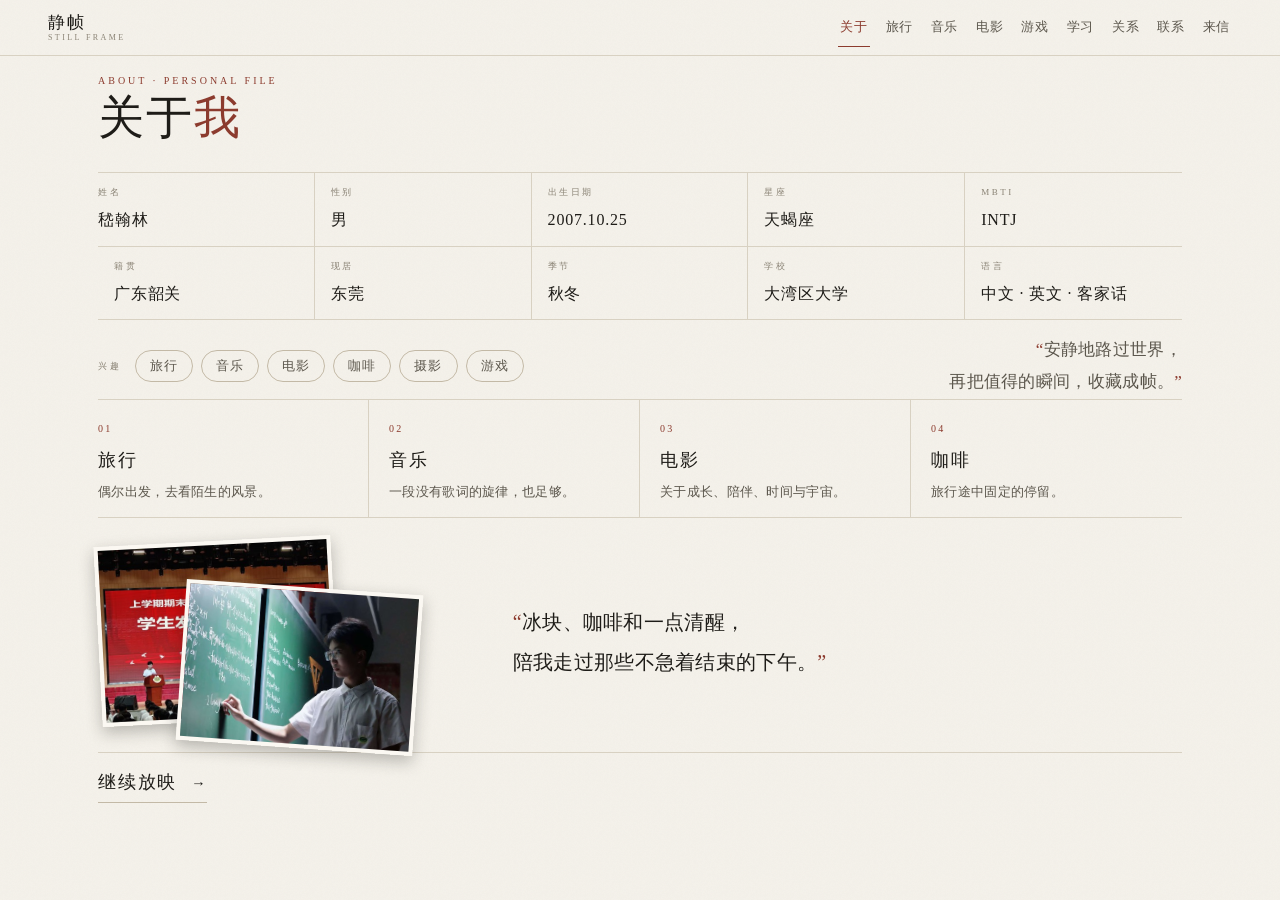
==== commit 211e9fa9: "音乐页加文艺标签墙，关于我去身高换季节，地图加贵州四地" ====
--- a/about1.html
+++ b/about1.html
@@ -63,8 +63,8 @@
         <span class="identity__value">东莞</span>
       </div>
       <div class="identity__item">
-        <span class="identity__label">身高</span>
-        <span class="identity__value">175 cm</span>
+        <span class="identity__label">季节</span>
+        <span class="identity__value">秋冬</span>
       </div>
       <div class="identity__item">
         <span class="identity__label">学校</span>
--- a/style1.css
+++ b/style1.css
@@ -586,103 +586,123 @@
 .about-motto .q { color: var(--russet); }
 
 /* ============================================================
-   关系 · 软木板照片墙（错落，一屏完整呈现）
-   ============================================================ */
-.rel-board {
+   关系 · 照片墙（玻璃展柜 · 打印纸 · 翘边 · 杂乱美）
+   ============================================================ */
+.rel-wall {
+  position: relative;
   flex: 1;
   min-height: 0;
-  overflow: hidden;
+  overflow-y: auto;
+  overflow-x: hidden;
+  -webkit-overflow-scrolling: touch;
+  /* 柜内深色背景 */
+  background: #26221d;
+  /* 深木柜框 */
+  border: 12px solid #443a2c;
+  box-shadow:
+    inset 0 0 80px rgba(0,0,0,.62),
+    inset 0 0 8px rgba(0,0,0,.4),
+    0 14px 40px rgba(0,0,0,.38);
+  padding: 26px 20px 40px;
+}
+.rel-wall::-webkit-scrollbar { width: 7px; }
+.rel-wall::-webkit-scrollbar-thumb { background: rgba(255,255,255,.16); border-radius: 4px; }
+.rel-wall::-webkit-scrollbar-track { background: transparent; }
+/* 玻璃反光：斜向高光带，固定在玻璃层 */
+.rel-wall::after {
+  content: "";
+  position: absolute;
+  inset: 0;
+  background:
+    linear-gradient(115deg, transparent 24%, rgba(255,255,255,.06) 34%, rgba(255,255,255,.14) 42%, rgba(255,255,255,.04) 50%, transparent 58%),
+    linear-gradient(115deg, transparent 62%, rgba(255,255,255,.05) 74%, transparent 82%);
+  pointer-events: none;
+  z-index: 30;
+}
+
+.rel-grid {
   display: flex;
   flex-wrap: wrap;
-  align-items: center;
+  align-items: flex-start;
   justify-content: center;
-  align-content: center;
-  column-gap: clamp(18px, 2.4vw, 30px);
-  row-gap: clamp(16px, 2vw, 26px);
-  /* 软木板质感 */
-  background:
-    radial-gradient(circle at 20% 30%, rgba(90,60,35,.16) 0 1.5px, transparent 2px),
-    radial-gradient(circle at 80% 70%, rgba(90,60,35,.14) 0 1.5px, transparent 2px),
-    radial-gradient(circle at 50% 15%, rgba(90,60,35,.12) 0 1px, transparent 1.6px),
-    linear-gradient(140deg, #c9a77a, #bd9870 55%, #d2b183);
-  background-size: 90px 90px, 70px 70px, 55px 55px, 100% 100%;
-  border: 1px solid rgba(120,85,50,.35);
-  box-shadow: inset 0 0 40px rgba(70,45,20,.25), inset 0 0 4px rgba(70,45,20,.2);
-  padding: clamp(16px, 2.5vw, 30px);
-}
-
-.rel-pin {
+  gap: 22px 26px;
+}
+
+/* 每张照片 = 一张打印纸（深色背景上投射阴影） */
+.rel-card {
   position: relative;
-  flex: 0 0 auto;
-  background: #fdfaf3;
-  padding: 7px 7px 11px;
+  background: #fdfdfa;
+  padding: 9px 9px 20px;
   box-shadow:
-    0 1px 2px rgba(40,25,10,.2),
-    0 8px 22px rgba(40,25,10,.32);
-  transition: transform .4s var(--ease), box-shadow .4s var(--ease);
+    0 2px 4px rgba(0,0,0,.35),
+    0 10px 22px rgba(0,0,0,.40),
+    0 20px 44px rgba(0,0,0,.30);
   cursor: zoom-in;
-}
-/* 照片等比缩小：按各自宽高比设定宽度，错落 + 轻微旋转 + 垂直波浪 */
-.rel-pin:nth-child(1) { width: clamp(96px, 11vw, 130px); transform: rotate(-2.6deg); }
-.rel-pin:nth-child(2) { width: clamp(130px, 16vw, 190px); transform: rotate(1.8deg) translateY(10px); }
-.rel-pin:nth-child(3) { width: clamp(150px, 18vw, 215px); transform: rotate(-1.2deg) translateY(2px); }
-.rel-pin:nth-child(4) { width: clamp(128px, 15.5vw, 185px); transform: rotate(2.4deg) translateY(12px); }
-.rel-pin:nth-child(5) { width: clamp(120px, 14.5vw, 172px); transform: rotate(-1.8deg) translateY(-4px); }
-.rel-pin:hover {
-  transform: rotate(0deg) translateY(-6px);
-  box-shadow:
-    0 2px 4px rgba(40,25,10,.22),
-    0 16px 34px rgba(40,25,10,.4);
-  z-index: 4;
-}
-/* 图钉：更精致的金属图钉 */
-.rel-pin::before {
+  transition: transform .35s var(--ease), box-shadow .35s var(--ease);
+}
+/* 杂乱美：六种角度 + 位移，随机错落 */
+.rel-card:nth-child(6n+1) { transform: rotate(-4.5deg) translateY(-7px); }
+.rel-card:nth-child(6n+2) { transform: rotate(3.6deg) translateY(12px); }
+.rel-card:nth-child(6n+3) { transform: rotate(-2.2deg) translateY(4px); }
+.rel-card:nth-child(6n+4) { transform: rotate(5.2deg) translateY(-10px); }
+.rel-card:nth-child(6n+5) { transform: rotate(-5.8deg) translateY(9px); }
+.rel-card:nth-child(6n) { transform: rotate(2.8deg) translateY(-14px); }
+.rel-card:hover {
+  transform: rotate(0deg) translateY(-8px) scale(1.04);
+  box-shadow: 0 4px 10px rgba(0,0,0,.4), 0 18px 40px rgba(0,0,0,.45), 0 36px 70px rgba(0,0,0,.32);
+  z-index: 6;
+}
+
+/* 纸张底部翘边：椭圆阴影（纸边离开墙面） */
+.rel-card::before {
   content: "";
   position: absolute;
-  top: -8px; left: 50%;
-  transform: translateX(-50%);
-  width: 14px; height: 14px;
-  border-radius: 50%;
-  background: radial-gradient(circle at 32% 28%, #ffd98a, #dfa83f 45%, #a87922 70%, #7a5a1c);
-  box-shadow: 0 2px 4px rgba(40,25,10,.5), inset 0 -1px 1px rgba(0,0,0,.3);
-  z-index: 3;
-}
-.rel-pin::after {
+  left: 7%;
+  right: 7%;
+  bottom: -9px;
+  height: 18px;
+  background: radial-gradient(ellipse 52% 100% at center, rgba(0,0,0,.32), transparent 74%);
+  filter: blur(2px);
+  z-index: -1;
+}
+/* 右下角卷角（纸角折起，露出纸背） */
+.rel-card::after {
   content: "";
   position: absolute;
-  top: -2px; left: 50%;
-  transform: translateX(-50%);
-  width: 4px; height: 4px;
-  border-radius: 50%;
-  background: rgba(255,255,255,.55);
-  z-index: 4;
+  right: -1px;
+  bottom: -1px;
+  width: 0;
+  height: 0;
+  border-width: 0 0 16px 16px;
+  border-style: solid;
+  border-color: transparent transparent #e7e0d3 transparent;
   pointer-events: none;
 }
-.rel-pin img {
-  width: 100%;
-  height: auto;
+
+.rel-card__photo {
+  position: relative;
+  background: #f3efe6;
+  overflow: hidden;
+}
+.rel-card__photo img {
   display: block;
-  filter: sepia(.04) saturate(.95) contrast(1.01);
-}
-.rel-pin figcaption {
-  padding-top: 8px;
+  width: auto;
+  max-height: 124px;
+  filter: saturate(.9) contrast(1.04);
+}
+/* 照片大小差异，增强杂乱感 */
+.rel-card:nth-child(3n) .rel-card__photo img { max-height: 152px; }
+.rel-card:nth-child(5n) .rel-card__photo img { max-height: 98px; }
+
+.rel-card figcaption {
   text-align: center;
-}
-.rel-pin__name {
+  padding-top: 9px;
+}
+.rel-card__name {
   font-family: var(--font-serif);
-  font-size: 13px;
-  letter-spacing: .08em;
-  color: var(--ink);
-  display: inline-block;
-  border-bottom: 1px solid var(--line-strong);
-  padding-bottom: 1px;
-}
-.rel-note {
-  flex: 0 0 auto;
-  margin: 10px 0 0;
-  font-size: 11px;
-  color: var(--ink-faint);
-  line-height: 1.6;
+  font-size: 12px;
+  letter-spacing: .12em;
+  color: var(--ink-soft);
 }
 
 /* 照片点击放大查看（lightbox） */
@@ -711,32 +731,21 @@
   transition: transform .3s var(--ease);
 }
 .rel-lightbox.is-open .rel-lightbox__stage { transform: scale(1); }
-/* 放大视图复用照片墙的相框样式 */
-.rel-lightbox .rel-pin {
-  width: min(78vw, 620px);
-  max-width: none;
+/* 放大视图：打印纸等比放大，保留纸张质感与卷角 */
+.rel-lightbox .rel-card {
   transform: none;
-  padding: 12px 12px 18px;
-  background: #fdfaf3;
-  box-shadow: 0 30px 70px rgba(0,0,0,.55), 0 4px 12px rgba(0,0,0,.3);
   cursor: default;
-}
-.rel-lightbox .rel-pin:hover { transform: none; }
-.rel-lightbox .rel-pin::before {
-  width: 18px; height: 18px;
-  top: -9px;
-}
-.rel-lightbox .rel-pin::after {
-  width: 5px; height: 5px;
-  top: -2px;
-}
-.rel-lightbox .rel-pin img {
-  width: 100%;
-  height: auto;
-  max-height: 74vh;
-  object-fit: contain;
-}
-.rel-lightbox .rel-pin__name { font-size: 17px; }
+  padding: 16px 16px 36px;
+  box-shadow: 0 1px 3px rgba(0,0,0,.18), 0 18px 40px rgba(0,0,0,.34), 0 40px 90px rgba(0,0,0,.28);
+}
+.rel-lightbox .rel-card:hover { transform: none; }
+.rel-lightbox .rel-card__photo img {
+  max-height: min(68vh, 620px);
+  width: auto;
+  filter: saturate(.94) contrast(1.02);
+}
+.rel-lightbox .rel-card::after { border-width: 0 0 26px 26px; }
+.rel-lightbox .rel-card__name { font-size: 17px; letter-spacing: .16em; color: var(--ink); }
 .rel-lightbox__close {
   position: absolute;
   top: -44px;
@@ -844,6 +853,37 @@
 .now-playing.is-playing .waveform i:nth-child(3n) { animation-delay: .24s; }
 @keyframes wave { 0%, 100% { height: 18%; } 50% { height: 92%; } }
 
+/* 听歌印象 · 散落标签墙 */
+.music-tagwall {
+  flex: 0 0 auto;
+  display: flex;
+  flex-wrap: wrap;
+  gap: 7px 9px;
+  padding: 2px 0 12px;
+  max-height: 76px;
+  overflow: hidden;
+}
+.music-tag {
+  font-family: var(--font-serif);
+  font-size: 11px;
+  letter-spacing: .08em;
+  padding: 4px 11px;
+  border: 1px solid var(--line-strong);
+  border-radius: 2px;
+  color: var(--ink-soft);
+  background: rgba(255, 255, 255, .45);
+  white-space: nowrap;
+  transform: rotate(var(--r, 0deg));
+  transition: transform .3s var(--ease), color .3s var(--ease),
+              border-color .3s var(--ease), background .3s var(--ease);
+}
+.music-tag:hover {
+  transform: rotate(0deg) translateY(-2px);
+  color: var(--russet);
+  border-color: var(--russet);
+  background: var(--paper-2);
+}
+
 .music-scroll {
   flex: 1;
   min-height: 0;
@@ -1176,7 +1216,10 @@
   .coffee-note { grid-template-columns: 1fr; }
   .photo-stack { display: none; }
 
-  .rel-board { column-gap: 12px; row-gap: 12px; }
+  .rel-grid { gap: 16px 18px; }
+  .rel-card__photo img { max-height: 104px; }
+  .rel-card:nth-child(3n) .rel-card__photo img { max-height: 128px; }
+  .rel-card:nth-child(5n) .rel-card__photo img { max-height: 82px; }
 
   /* 旅行页手机端：地图按比例铺满宽度，页面可纵向滚动 */
   .page-map { overflow-y: auto; -webkit-overflow-scrolling: touch; }
@@ -1193,6 +1236,8 @@
   .music-cats { grid-template-columns: 1fr; gap: 10px; height: auto; }
   .music-scroll { overflow-y: auto; -webkit-overflow-scrolling: touch; }
   .cat { overflow: visible; padding-right: 0; }
+  .music-tagwall { max-height: 62px; gap: 6px 8px; padding-bottom: 10px; }
+  .music-tag { font-size: 10px; padding: 3px 9px; }
 
   .film-card { width: clamp(150px, 34vw, 210px); }
   .reel-hint { display: none; }
@@ -1228,7 +1273,11 @@
   .identity__item:nth-child(n+3) { border-top: 1px solid var(--line); }
   .identity__value { white-space: normal; font-size: 15px; line-height: 1.5; }
 
-  .rel-board { overflow-y: auto; align-items: flex-start; column-gap: 12px; row-gap: 12px; }
+  .rel-grid { gap: 12px 14px; }
+  .rel-card__photo img { max-height: 86px; }
+  .rel-card:nth-child(3n) .rel-card__photo img { max-height: 106px; }
+  .rel-card:nth-child(5n) .rel-card__photo img { max-height: 68px; }
+  .rel-card__name { font-size: 10px; letter-spacing: .12em; }
 
   .film-card { width: clamp(140px, 42vw, 190px); }
   .film-card__body h3 { font-size: 15px; }
@@ -1264,3 +1313,4 @@
   .vinyl__disc { animation: none; }
   .now-playing__cover.is-spinning img { animation: none; }
 }
+
